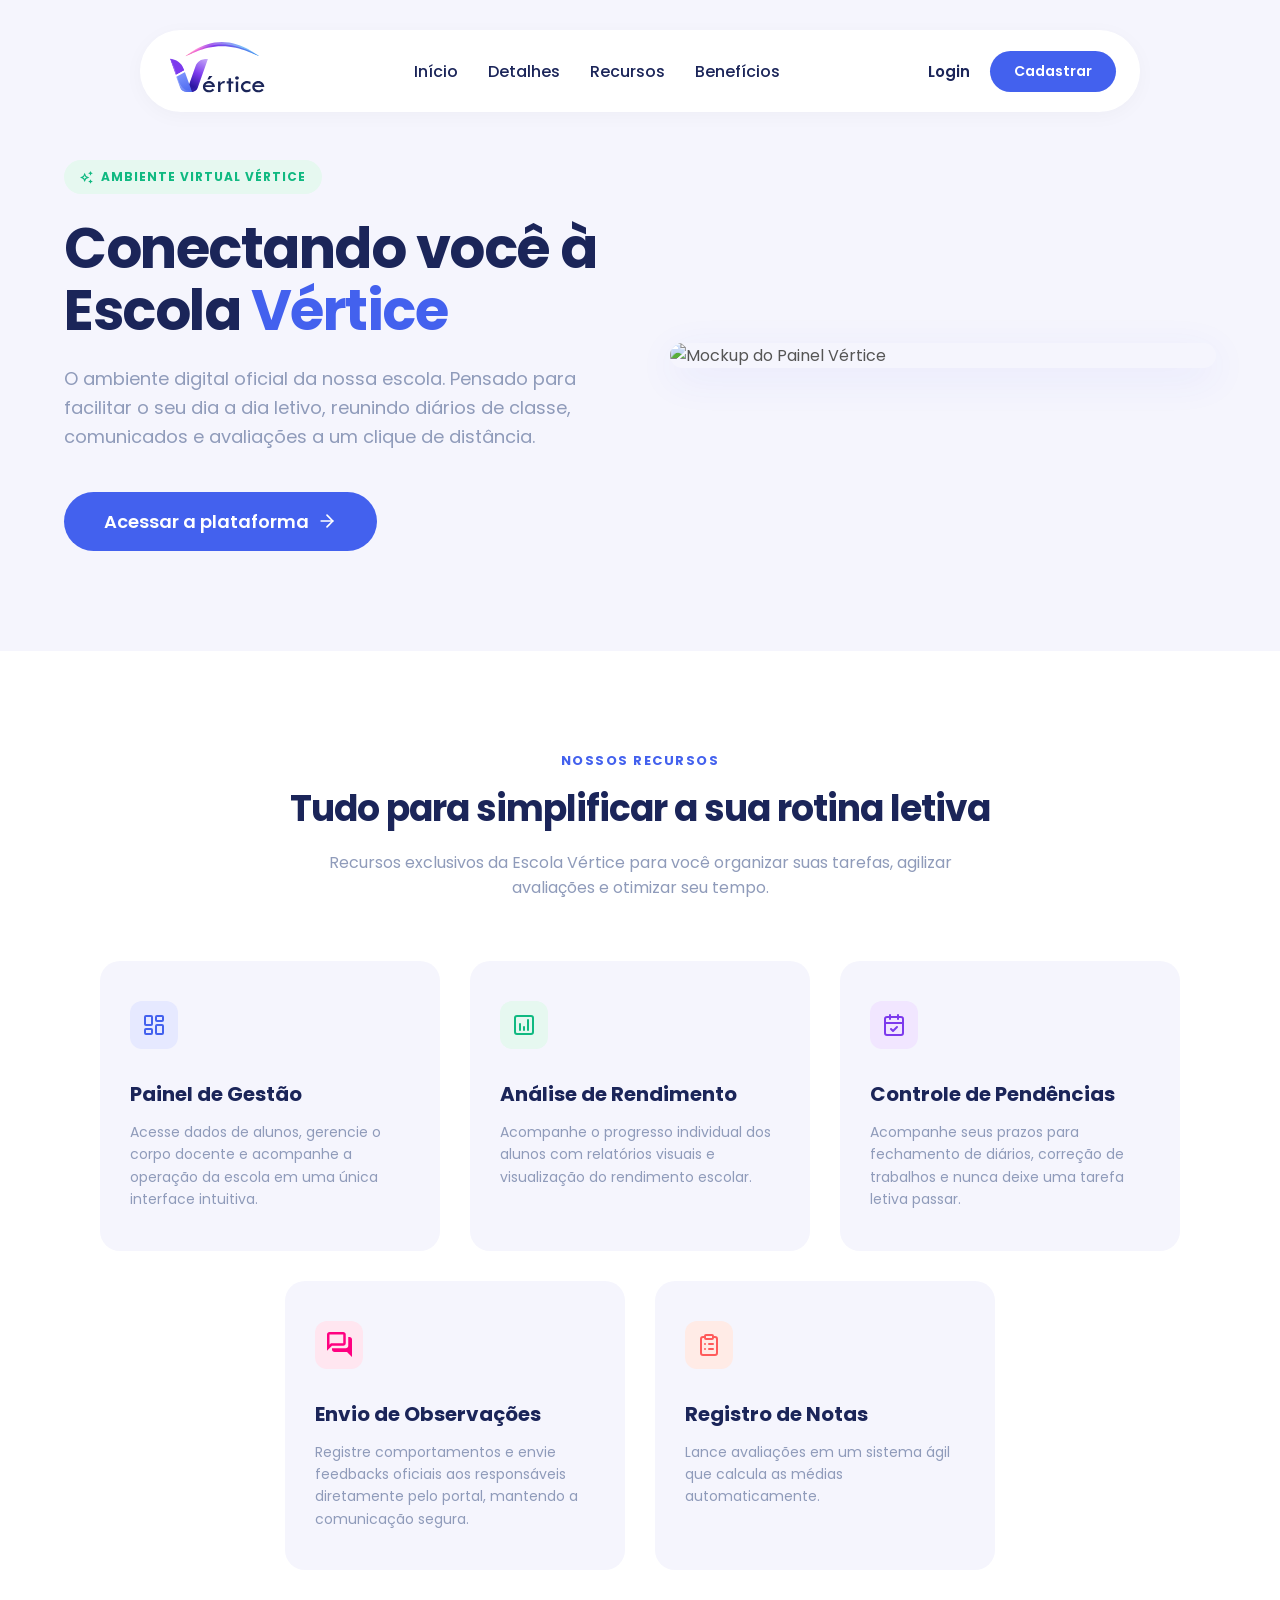
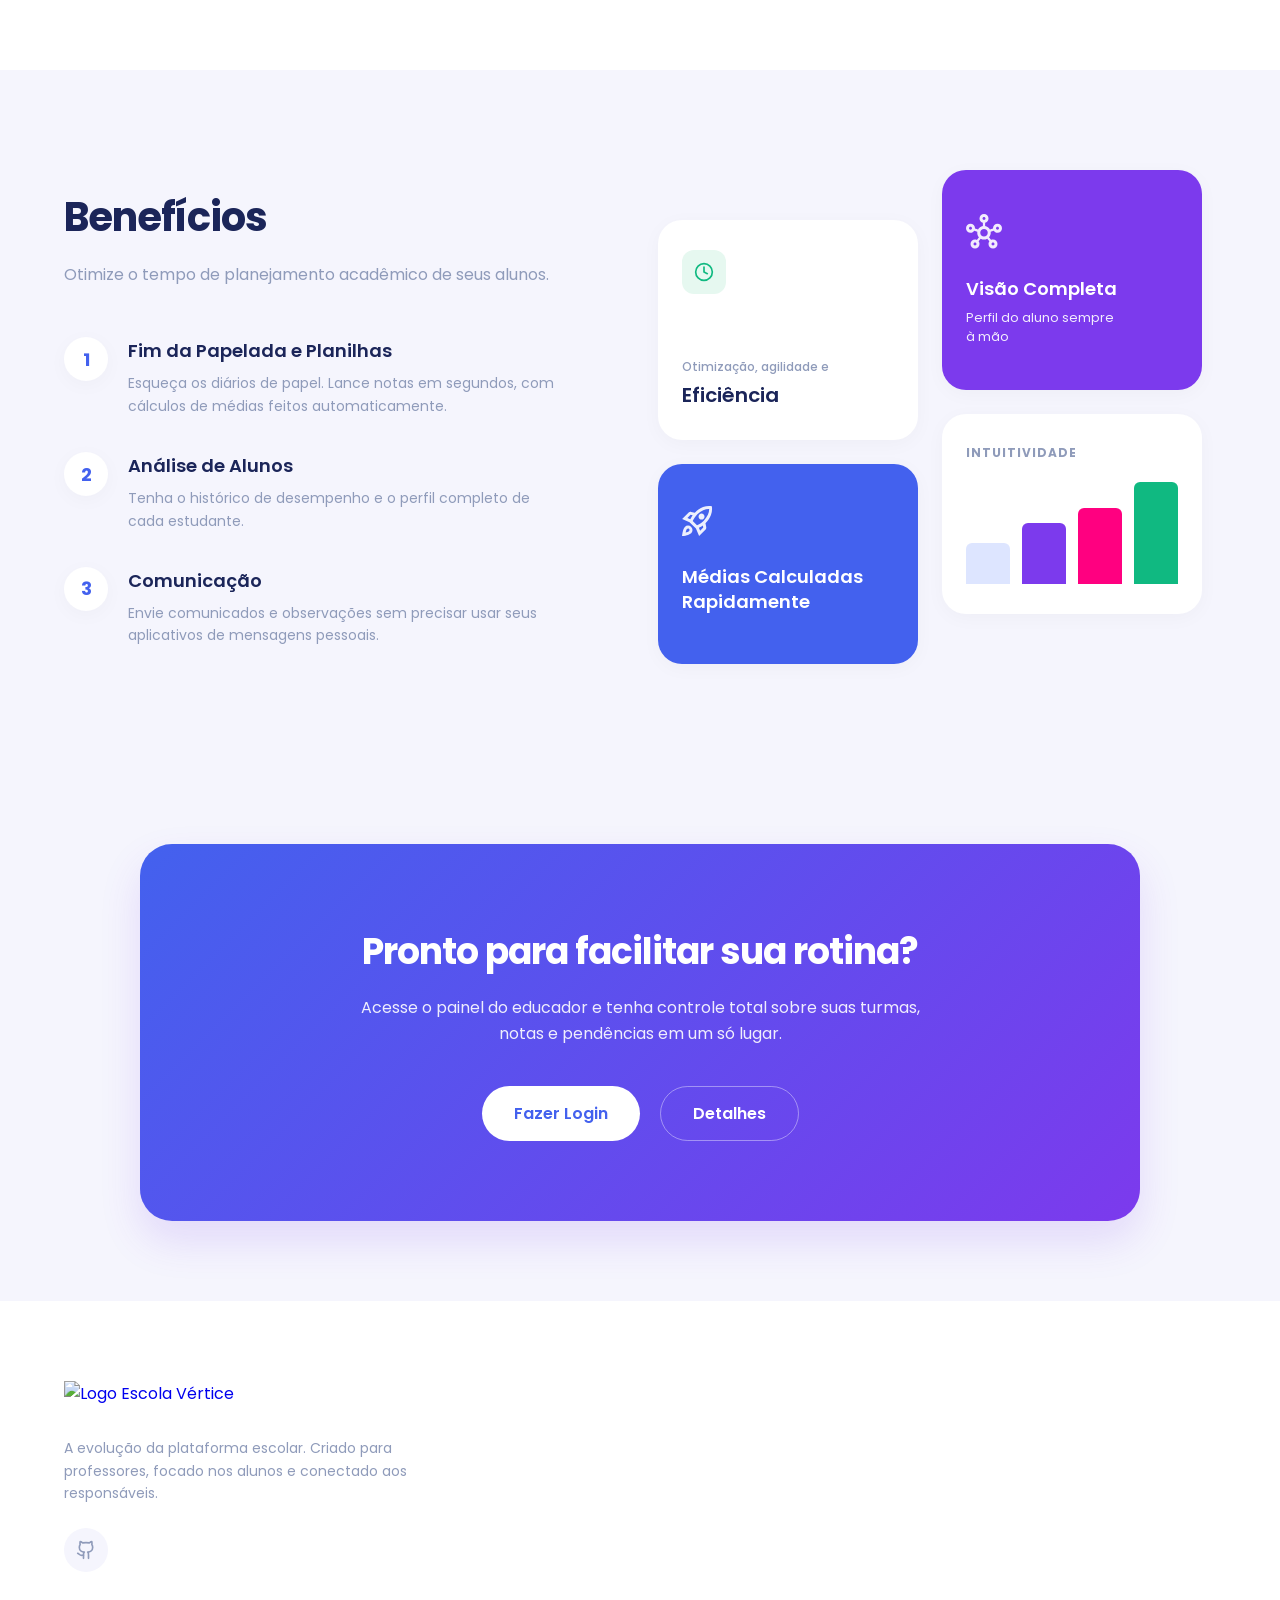
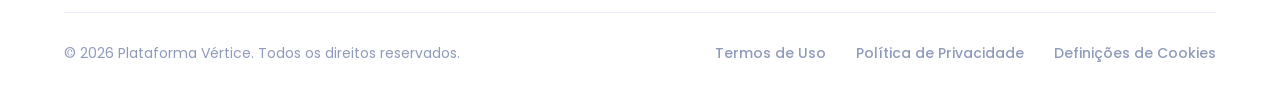
==== src/main/webapp/pages/landing/index.html @ ed95dfdb "feat: integrate landing page" ====
<!DOCTYPE html>
<html lang="pt-BR">
<head>
    <meta charset="UTF-8">
    <meta name="viewport" content="width=device-width, initial-scale=1.0">
    <title>Portal Escola Vértice</title>
    <link rel="stylesheet" href="style.css">
    <link rel="shortcut icon" href="/assets/img/Logo%20-%20Vértice.svg" type="image/x-icon">
</head>
<body>

<header class="navbar">
    <div class="nav-container">

        <a href="#" class="logo">
            <svg xmlns="http://www.w3.org/2000/svg" width="101" height="51" viewBox="0 0 101 51" fill="none">
                <mask id="mask0_1217_584" style="mask-type:alpha" maskUnits="userSpaceOnUse" x="22" y="16" width="23" height="35">
                    <path d="M44.8174 16.7429H42.2769C37.4619 16.7429 33.1938 19.5941 31.7032 23.8066L22.4088 50.0715H28.13C31.0482 50.0715 33.6349 48.3435 34.5383 45.7905L44.8174 16.7429Z" fill="#D9D9D9"/>
                </mask>
                <g mask="url(#mask0_1217_584)">
                    <path d="M43.9043 16.9795H41.3638C36.5488 16.9795 32.2808 19.8307 30.7901 24.0432L21.4957 50.3081H27.2169C30.1351 50.3081 32.7218 48.5801 33.6252 46.027L43.9043 16.9795Z" fill="url(#paint0_linear_1217_584)"/>
                </g>
                <mask id="mask1_1217_584" style="mask-type:alpha" maskUnits="userSpaceOnUse" x="5" y="16" width="24" height="35">
                    <path d="M5.72852 16.7429C12.1432 17.1176 17.6682 21.038 19.6921 26.6509L28.1371 50.0715H22.4159C19.4977 50.0715 16.911 48.3435 16.0076 45.7905L5.72852 16.7429Z" fill="#D9D9D9"/>
                </mask>
                <g mask="url(#mask1_1217_584)">
                    <mask id="mask2_1217_584" style="mask-type:alpha" maskUnits="userSpaceOnUse" x="-1" y="-1" width="22" height="35">
                        <path d="M-0.260742 -0.000732422C6.16642 0.37472 11.7172 4.27028 13.8099 9.87403L20.658 28.2123L11.5332 33.3279L-0.260742 -0.000732422Z" fill="url(#paint1_linear_1217_584)"/>
                    </mask>
                    <g mask="url(#mask2_1217_584)">
                        <path d="M-0.260742 -0.000732422C6.16642 0.37472 11.7172 4.27028 13.8099 9.87403L20.658 28.2123L11.5332 33.3279L-0.260742 -0.000732422Z" fill="url(#paint2_linear_1217_584)"/>
                    </g>
                    <path d="M-0.395996 0.0769043C6.03116 0.452356 11.5819 4.34798 13.6746 9.95172L20.5228 28.2899L17.6526 29.8989L19.4103 28.8657C19.4068 28.8519 19.0213 27.3516 18.6832 26.4176C18.3554 25.5121 17.7137 24.1487 17.7137 24.1487C16.0172 20.1481 10.6225 17.7534 6.90125 17.5205C6.90125 17.5205 8.95942 21.9265 10.0285 24.8337C11.0665 27.6566 12.2586 32.0228 12.4697 32.8044L11.3979 33.4054L-0.395996 0.0769043Z" fill="url(#paint3_linear_1217_584)"/>
                    <path d="M11.9624 35.0347L22.577 29.2991L28.2059 50.1312H23.0589L20.7134 50.0113L18.6937 49.232L17.3907 48.213L16.4786 46.9542L11.9624 35.0347Z" fill="url(#paint4_linear_1217_584)"/>
                </g>
                <mask id="mask3_1217_584" style="mask-type:alpha" maskUnits="userSpaceOnUse" x="0" y="0" width="44" height="51">
                    <mask id="mask4_1217_584" style="mask-type:alpha" maskUnits="userSpaceOnUse" x="22" y="16" width="23" height="35">
                        <path d="M44.8174 16.7427H42.2769C37.4619 16.7427 33.1938 19.5939 31.7032 23.8064L22.4088 50.0713H28.13C31.0482 50.0713 33.6349 48.3432 34.5383 45.7902L44.8174 16.7427Z" fill="#D9D9D9"/>
                    </mask>
                    <g mask="url(#mask4_1217_584)">
                        <path d="M43.9043 16.9792H41.3638C36.5488 16.9792 32.2808 19.8305 30.7901 24.0429L21.4957 50.3078H27.2169C30.1351 50.3078 32.7218 48.5798 33.6252 46.0268L43.9043 16.9792Z" fill="url(#paint5_linear_1217_584)"/>
                    </g>
                    <path d="M0 0C6.42716 0.375452 11.978 4.27102 14.0706 9.87476L20.9188 28.213L11.794 33.3286L0 0Z" fill="url(#paint6_linear_1217_584)"/>
                    <path d="M11.9624 35.0344L22.577 29.2988L28.2059 50.131H23.0589L20.7134 50.0111L18.6937 49.2318L17.3907 48.2128L16.4786 46.9539L11.9624 35.0344Z" fill="url(#paint7_linear_1217_584)"/>
                </mask>
                <g mask="url(#mask3_1217_584)">
                    <path d="M39.7375 32.5262L36.6895 46.3653L30.853 51.821L21.9036 52.4864L15.5484 48.6274L11.7222 34.0564L12.6995 33.4295C14.8027 41.4934 18.6834 48.3896 24.2939 48.3896C27.598 48.3896 31.2344 46.169 33.262 42.648L36.1543 37.0603L39.4054 29.7339L39.7375 32.5262Z" fill="url(#paint8_linear_1217_584)"/>
                </g>
                <mask id="mask5_1217_584" style="mask-type:alpha" maskUnits="userSpaceOnUse" x="21" y="0" width="75" height="15">
                    <path d="M95.3682 14.2795C95.3682 14.6376 78.3291 0.123779 57.8862 0.123779C37.4433 0.123779 21.3379 14.6376 21.3379 14.2795C24.699 14.2795 37.4433 4.31548 57.8862 4.31548C78.3291 4.31548 92.5734 14.3751 95.3682 14.2795Z" fill="url(#paint9_linear_1217_584)"/>
                </mask>
                <g mask="url(#mask5_1217_584)">
                    <path d="M99.7736 16.2324C99.7736 16.6069 80.7947 1.42578 58.0245 1.42578C35.2543 1.42578 17.3154 16.6069 17.3154 16.2324C21.0591 16.2324 35.2543 5.8102 58.0245 5.8102C80.7947 5.8102 96.6605 16.3323 99.7736 16.2324Z" fill="url(#paint10_linear_1217_584)"/>
                    <path d="M95.3682 13.2226C95.3682 13.6075 78.3291 -1.99072 57.8862 -1.99072C37.4433 -1.99072 21.3379 13.6075 21.3379 13.2226C24.699 13.2226 37.4433 2.51415 57.8862 2.51415C78.3291 2.51415 92.5734 13.3253 95.3682 13.2226Z" fill="url(#paint11_linear_1217_584)"/>
                </g>
                <path d="M100.301 45.1184H90.4896C90.7032 46.204 91.1864 46.999 91.9389 47.5034C92.7008 47.9992 93.5277 48.2471 94.4196 48.2471C95.7947 48.2471 96.9468 47.7214 97.8759 46.6699L99.6458 47.9009C98.3172 49.4823 96.538 50.273 94.3081 50.273C92.5986 50.273 91.1678 49.7345 90.0157 48.6574C88.8636 47.5803 88.2876 46.2425 88.2876 44.644C88.2876 43.1481 88.8683 41.853 90.0297 40.7588C91.2003 39.6561 92.6265 39.1047 94.3081 39.1047C95.9619 39.1047 97.3788 39.6646 98.5587 40.7845C99.7387 41.8957 100.319 43.3404 100.301 45.1184ZM90.7404 43.3361H97.7644C96.9839 41.8829 95.8319 41.1563 94.3081 41.1563C92.6451 41.1563 91.4558 41.8829 90.7404 43.3361Z" fill="#1B2559"/>
                <path d="M86.4618 46.7469V49.2985C85.2261 49.9482 84.0275 50.273 82.8662 50.273C81.2774 50.273 79.8838 49.7259 78.6852 48.6317C77.496 47.529 76.9014 46.2553 76.9014 44.8107C76.9014 43.1694 77.496 41.8103 78.6852 40.7332C79.8745 39.6475 81.3657 39.1047 83.1588 39.1047C84.2273 39.1047 85.3283 39.3612 86.4618 39.8741V42.3616C85.2446 41.6436 84.0926 41.2845 83.0055 41.2845C82.0021 41.2845 81.1241 41.6094 80.3715 42.259C79.619 42.9087 79.2427 43.6695 79.2427 44.5414C79.2427 45.5245 79.5957 46.3536 80.3019 47.029C81.008 47.6957 81.872 48.0291 82.894 48.0291C83.9346 48.0291 85.1239 47.6017 86.4618 46.7469Z" fill="#1B2559"/>
                <path d="M71.1182 35.9258C71.1182 35.4642 71.304 35.0667 71.6756 34.7334C72.0473 34.3914 72.4886 34.2205 72.9996 34.2205C73.5013 34.2205 73.9333 34.3914 74.2957 34.7334C74.6673 35.0667 74.8531 35.4642 74.8531 35.9258C74.8531 36.396 74.6673 36.7978 74.2957 37.1311C73.9333 37.4645 73.5013 37.6312 72.9996 37.6312C72.4886 37.6312 72.0473 37.4645 71.6756 37.1311C71.304 36.7978 71.1182 36.396 71.1182 35.9258ZM71.801 39.4007H74.1981V49.9791H71.801V39.4007Z" fill="#1B2559"/>
                <path d="M64.5958 36.321H67.0208V39.3984H69.4178V41.4372H67.0208V49.9769H64.5958V41.4372H62.6865V39.3728H64.5958V36.321Z" fill="#1B2559"/>
                <path d="M56.4151 39.3997V41.5795C56.954 40.7075 57.4789 40.0792 57.9899 39.6946C58.5102 39.3013 59.1838 39.1047 60.0107 39.1047C60.243 39.1047 60.5774 39.156 61.0141 39.2586L60.2755 41.4897C59.8109 41.4042 59.5043 41.3615 59.3557 41.3615C58.5381 41.3615 57.8505 41.6265 57.2931 42.1565C56.7449 42.6779 56.4708 43.3318 56.4708 44.1183V49.9781H54.0459V39.3997H56.4151Z" fill="#1B2559"/>
                <path d="M50.9385 45.1193H41.1272C41.3409 46.205 41.8241 47 42.5766 47.5043C43.3385 48.0001 44.1654 48.248 45.0573 48.248C46.4324 48.248 47.5845 47.7223 48.5136 46.6709L50.2835 47.9018C48.9549 49.4832 47.1757 50.2739 44.9458 50.2739C43.2363 50.2739 41.8055 49.7354 40.6534 48.6583C39.5013 47.5812 38.9253 46.2434 38.9253 44.6449C38.9253 43.149 39.506 41.8539 40.6673 40.7597C41.838 39.657 43.2642 39.1057 44.9458 39.1057C46.5996 39.1057 48.0165 39.6656 49.1964 40.7854C50.3764 41.8967 50.9571 43.3413 50.9385 45.1193ZM41.3781 43.337H48.4021C47.6216 41.8838 46.4695 41.1572 44.9458 41.1572C43.2828 41.1572 42.0935 41.8838 41.3781 43.337ZM43.3431 37.4516L45.1967 33.887H48.4857L45.4057 37.4516H43.3431Z" fill="#1B2559"/>
                <defs>
                    <linearGradient id="paint0_linear_1217_584" x1="49.2504" y1="5.53028" x2="18.9897" y2="61.387" gradientUnits="userSpaceOnUse">
                        <stop stop-color="white"/>
                        <stop offset="0.474208" stop-color="#7C3AED"/>
                        <stop offset="0.688674" stop-color="#2C18A3"/>
                    </linearGradient>
                    <linearGradient id="paint1_linear_1217_584" x1="10.1986" y1="-0.000732713" x2="-5.99272" y2="31.0279" gradientUnits="userSpaceOnUse">
                        <stop stop-color="#4361EE"/>
                        <stop offset="1" stop-color="#7C3AED"/>
                    </linearGradient>
                    <linearGradient id="paint2_linear_1217_584" x1="10.1986" y1="-0.000732713" x2="-5.99272" y2="31.0279" gradientUnits="userSpaceOnUse">
                        <stop offset="1" stop-color="#7C3AED"/>
                    </linearGradient>
                    <linearGradient id="paint3_linear_1217_584" x1="-24.1112" y1="30.3483" x2="5.30444" y2="10.6472" gradientUnits="userSpaceOnUse">
                        <stop offset="0.422047" stop-color="white"/>
                        <stop offset="1" stop-color="white" stop-opacity="0"/>
                    </linearGradient>
                    <linearGradient id="paint4_linear_1217_584" x1="12.9604" y1="31.9683" x2="22.8868" y2="54.964" gradientUnits="userSpaceOnUse">
                        <stop stop-color="#7F96FD"/>
                        <stop offset="1" stop-color="#4361EE"/>
                    </linearGradient>
                    <linearGradient id="paint5_linear_1217_584" x1="49.2504" y1="5.53004" x2="18.9897" y2="61.3867" gradientUnits="userSpaceOnUse">
                        <stop stop-color="white"/>
                        <stop offset="0.474208" stop-color="#7C3AED"/>
                        <stop offset="0.688674" stop-color="#2C18A3"/>
                    </linearGradient>
                    <linearGradient id="paint6_linear_1217_584" x1="10.4594" y1="-2.91553e-07" x2="-5.73198" y2="31.0287" gradientUnits="userSpaceOnUse">
                        <stop stop-color="#4361EE"/>
                        <stop offset="1" stop-color="#7C3AED"/>
                    </linearGradient>
                    <linearGradient id="paint7_linear_1217_584" x1="12.9604" y1="31.9681" x2="22.8868" y2="54.9638" gradientUnits="userSpaceOnUse">
                        <stop stop-color="#7F96FD"/>
                        <stop offset="1" stop-color="#4361EE"/>
                    </linearGradient>
                    <linearGradient id="paint8_linear_1217_584" x1="28.0753" y1="51.8266" x2="11.1542" y2="36.1013" gradientUnits="userSpaceOnUse">
                        <stop stop-color="white" stop-opacity="0"/>
                        <stop offset="1" stop-color="white" stop-opacity="0.4"/>
                    </linearGradient>
                    <linearGradient id="paint9_linear_1217_584" x1="21.3379" y1="7.2049" x2="95.3682" y2="7.2049" gradientUnits="userSpaceOnUse">
                        <stop offset="0.0384615" stop-color="#FF5B5B"/>
                        <stop offset="0.625" stop-color="#FF0080"/>
                        <stop offset="0.75" stop-color="#FF1777"/>
                        <stop offset="1" stop-color="#FF0080"/>
                    </linearGradient>
                    <linearGradient id="paint10_linear_1217_584" x1="10.8084" y1="16.2392" x2="99.231" y2="4.68163" gradientUnits="userSpaceOnUse">
                        <stop offset="0.125" stop-color="#F980BF"/>
                        <stop offset="0.274038" stop-color="#E962DA"/>
                        <stop offset="0.456731" stop-color="#7C3AED"/>
                        <stop offset="1" stop-color="#43AAEE"/>
                    </linearGradient>
                    <linearGradient id="paint11_linear_1217_584" x1="20.2365" y1="13.2296" x2="95.0729" y2="3.40256" gradientUnits="userSpaceOnUse">
                        <stop stop-color="#FFBCAA"/>
                        <stop offset="0.168269" stop-color="#FF93DB"/>
                        <stop offset="0.341346" stop-color="#AA5DED"/>
                        <stop offset="0.788462" stop-color="#7CBFFA"/>
                    </linearGradient>
                </defs>
            </svg>
        </a>

        <nav class="nav-links">
            <a href="#hero">Início</a>
            <a href="/AI/hero.html" target="_blank">Detalhes</a>
            <a href="#recursos">Recursos</a>
            <a href="#beneficios">Benefícios</a>
        </nav>

        <div class="nav-actions">
            <a href="/index.jsp" class="login-link">Login</a>
            <a href="/pages/students/signupCpf.jsp" class="btn btn-primary btn-nav">Cadastrar</a>
        </div>

    </div>
</header>

<main class="hero-section" id="hero">
    <div class="hero-container">

        <div class="hero-content">

            <div class="badge">
                <svg xmlns="http://www.w3.org/2000/svg" width="13" height="13" viewBox="0 0 13 13" fill="none">
                    <path d="M10.5 4.66667L9.77083 3.0625L8.16667 2.33333L9.77083 1.60417L10.5 0L11.2292 1.60417L12.8333 2.33333L11.2292 3.0625L10.5 4.66667ZM10.5 12.8333L9.77083 11.2292L8.16667 10.5L9.77083 9.77083L10.5 8.16667L11.2292 9.77083L12.8333 10.5L11.2292 11.2292L10.5 12.8333ZM4.66667 11.0833L3.20833 7.875L0 6.41667L3.20833 4.95833L4.66667 1.75L6.125 4.95833L9.33333 6.41667L6.125 7.875L4.66667 11.0833ZM4.66667 8.25417L5.25 7L6.50417 6.41667L5.25 5.83333L4.66667 4.57917L4.08333 5.83333L2.82917 6.41667L4.08333 7L4.66667 8.25417Z" fill="#10B981"/>
                </svg>
                AMBIENTE VIRTUAL VÉRTICE
            </div>

            <h1 class="hero-title">
                Conectando você à Escola <span class="text-highlight">Vértice</span>
            </h1>

            <p class="hero-subtitle">
                O ambiente digital oficial da nossa escola. Pensado para facilitar o seu dia a dia letivo, reunindo diários de classe, comunicados e avaliações a um clique de distância.
            </p>

            <div class="hero-buttons">
                <a href="/index.jsp" class="btn btn-primary btn-large">
                    Acessar a plataforma
                    <svg xmlns="http://www.w3.org/2000/svg" width="20" height="20" viewBox="0 0 24 24" fill="none" stroke="currentColor" stroke-width="2" stroke-linecap="round" stroke-linejoin="round"><path d="M5 12h14"/><path d="m12 5 7 7-7 7"/></svg>
                </a>

            </div>
        </div>

        <div class="hero-image-wrapper">
            <img src="/assets/img/site-mockup.svg" alt="Mockup do Painel Vértice" class="dashboard-mockup">
        </div>

    </div>
</main>

<section class="features-section" id="recursos">
    <div class="features-container">

        <div class="features-header">
            <span class="section-eyebrow">NOSSOS RECURSOS</span>
            <h2 class="section-title">Tudo para simplificar a sua rotina letiva</h2>
            <p class="section-subtitle">
                Recursos exclusivos da Escola Vértice para você organizar suas tarefas, agilizar avaliações e otimizar seu tempo.
            </p>
        </div>

        <div class="features-grid">

            <div class="feature-card">
                <div class="icon-wrapper icon-blue">
                    <svg xmlns="http://www.w3.org/2000/svg" width="24" height="24" viewBox="0 0 24 24" fill="none" stroke="currentColor" stroke-width="2" stroke-linecap="round" stroke-linejoin="round"><rect width="7" height="9" x="3" y="3" rx="1"/><rect width="7" height="5" x="14" y="3" rx="1"/><rect width="7" height="9" x="14" y="12" rx="1"/><rect width="7" height="5" x="3" y="16" rx="1"/></svg>
                </div>
                <h3 class="feature-card-title">Painel de Gestão</h3>
                <p class="feature-card-desc">
                    Acesse dados de alunos, gerencie o corpo docente e acompanhe a operação da escola em uma única interface intuitiva.
                </p>
            </div>

            <div class="feature-card">
                <div class="icon-wrapper icon-green">
                    <svg xmlns="http://www.w3.org/2000/svg" width="24" height="24" viewBox="0 0 24 24" fill="none" stroke="currentColor" stroke-width="2" stroke-linecap="round" stroke-linejoin="round"><rect width="18" height="18" x="3" y="3" rx="2"/><path d="M8 17V11"/><path d="M12 17v-3"/><path d="M16 17V7"/></svg>
                </div>
                <h3 class="feature-card-title">Análise de Rendimento</h3>
                <p class="feature-card-desc">
                    Acompanhe o progresso individual dos alunos com relatórios visuais e visualização do rendimento escolar.
                </p>
            </div>

            <div class="feature-card">
                <div class="icon-wrapper icon-purple">
                    <svg xmlns="http://www.w3.org/2000/svg" width="24" height="24" viewBox="0 0 24 24" fill="none" stroke="currentColor" stroke-width="2" stroke-linecap="round" stroke-linejoin="round"><rect width="18" height="18" x="3" y="4" rx="2" ry="2"/><line x1="16" x2="16" y1="2" y2="6"/><line x1="8" x2="8" y1="2" y2="6"/><line x1="3" x2="21" y1="10" y2="10"/><path d="m9 16 2 2 4-4"/></svg>
                </div>
                <h3 class="feature-card-title">Controle de Pendências</h3>
                <p class="feature-card-desc">
                    Acompanhe seus prazos para fechamento de diários, correção de trabalhos e nunca deixe uma tarefa letiva passar.
                </p>
            </div>

            <div class="feature-card">
                <div class="icon-wrapper icon-pink">
                    <svg xmlns="http://www.w3.org/2000/svg" width="25" height="25" viewBox="0 0 25 25" fill="none">
                        <path d="M25 25L20 20H7.5C6.8125 20 6.22396 19.7552 5.73438 19.2656C5.24479 18.776 5 18.1875 5 17.5V16.25H18.75C19.4375 16.25 20.026 16.0052 20.5156 15.5156C21.0052 15.026 21.25 14.4375 21.25 13.75V5H22.5C23.1875 5 23.776 5.24479 24.2656 5.73438C24.7552 6.22396 25 6.8125 25 7.5V25V25M2.5 12.7188L3.96875 11.25H16.25V11.25V11.25V2.5V2.5V2.5H2.5V2.5V2.5V12.7188V12.7188M0 18.75V2.5C0 1.8125 0.244792 1.22396 0.734375 0.734375C1.22396 0.244792 1.8125 0 2.5 0H16.25C16.9375 0 17.526 0.244792 18.0156 0.734375C18.5052 1.22396 18.75 1.8125 18.75 2.5V11.25C18.75 11.9375 18.5052 12.526 18.0156 13.0156C17.526 13.5052 16.9375 13.75 16.25 13.75H5L0 18.75V18.75M2.5 11.25V2.5V2.5V2.5V2.5V2.5V2.5V11.25V11.25V11.25V11.25V11.25V11.25" fill="#FF0080"/>
                    </svg>
                </div>
                <h3 class="feature-card-title">Envio de Observações</h3>
                <p class="feature-card-desc">
                    Registre comportamentos e envie feedbacks oficiais aos responsáveis diretamente pelo portal, mantendo a comunicação segura.
                </p>
            </div>

            <div class="feature-card">
                <div class="icon-wrapper icon-orange">
                    <svg xmlns="http://www.w3.org/2000/svg" width="24" height="24" viewBox="0 0 24 24" fill="none" stroke="currentColor" stroke-width="2" stroke-linecap="round" stroke-linejoin="round"><path d="M16 4h2a2 2 0 0 1 2 2v14a2 2 0 0 1-2 2H6a2 2 0 0 1-2-2V6a2 2 0 0 1 2-2h2"/><path d="M15 2H9a1 1 0 0 0-1 1v2a1 1 0 0 0 1 1h6a1 1 0 0 0 1-1V3a1 1 0 0 0-1-1Z"/><path d="M12 11h4"/><path d="M12 16h4"/><path d="M8 11h.01"/><path d="M8 16h.01"/></svg>
                </div>
                <h3 class="feature-card-title">Registro de Notas</h3>
                <p class="feature-card-desc">
                    Lance avaliações em um sistema ágil que calcula as médias automaticamente.
                </p>
            </div>

        </div>
    </div>
</section>

<section class="benefits-section" id="beneficios">
    <div class="benefits-container">
        <div class="benefits-content">
            <h2 class="benefits-title">Benefícios</h2>
            <p class="benefits-subtitle">Otimize o tempo de planejamento acadêmico de seus alunos.</p>
            <div class="benefits-list">
                <div class="benefit-item">
                    <div class="benefit-number">1</div>
                    <div class="benefit-info">
                        <h4>Fim da Papelada e Planilhas</h4>
                        <p>Esqueça os diários de papel. Lance notas em segundos, com cálculos de médias feitos automaticamente.</p>
                    </div>
                </div>
                <div class="benefit-item">
                    <div class="benefit-number">2</div>
                    <div class="benefit-info">
                        <h4>Análise de Alunos</h4>
                        <p>Tenha o histórico de desempenho e o perfil completo de cada estudante.</p>
                    </div>
                </div>
                <div class="benefit-item">
                    <div class="benefit-number">3</div>
                    <div class="benefit-info">
                        <h4>Comunicação</h4>
                        <p>Envie comunicados e observações sem precisar usar seus aplicativos de mensagens pessoais.</p>
                    </div>
                </div>
            </div>
        </div>

        <div class="benefits-visuals">

            <div class="card-column card-left">

                <div class="card-card card-white card-efficiency">
                    <div class="icon-box icon-green-light">
                        <svg xmlns="http://www.w3.org/2000/svg" width="20" height="20" viewBox="0 0 24 24" fill="none" stroke="currentColor" stroke-width="2" stroke-linecap="round" stroke-linejoin="round"><circle cx="12" cy="12" r="10"/><polyline points="12 6 12 12 16 14"/></svg>
                    </div>
                    <div class="card-text-bottom">
                        <span class="card-label">Otimização, agilidade e</span>
                        <h3 class="card-value">Eficiência</h3>
                    </div>
                </div>

                <div class="card-card card-blue">
                    <div class="icon-box-transparent">
                        <svg xmlns="http://www.w3.org/2000/svg" width="31" height="31" viewBox="0 0 31 31" fill="none">
                            <path d="M5.4 11.9933L8.325 13.2308C8.675 12.5308 9.0375 11.8558 9.4125 11.2058C9.7875 10.5558 10.2 9.90585 10.65 9.25585L8.55 8.84335V8.84335V8.84335L5.4 11.9933V11.9933M10.725 15.1058L15 19.3433C16.05 18.9433 17.175 18.3308 18.375 17.5058C19.575 16.6808 20.7 15.7433 21.75 14.6933C23.5 12.9433 24.8688 10.9996 25.8563 8.8621C26.8438 6.7246 27.275 4.75585 27.15 2.95585C25.35 2.83085 23.375 3.2621 21.225 4.2496C19.075 5.2371 17.125 6.60585 15.375 8.35585C14.325 9.40585 13.3875 10.5308 12.5625 11.7308C11.7375 12.9308 11.125 14.0558 10.725 15.1058V15.1058M17.4 12.6683C16.825 12.0933 16.5375 11.3871 16.5375 10.5496C16.5375 9.7121 16.825 9.00585 17.4 8.43085C17.975 7.85585 18.6875 7.56835 19.5375 7.56835C20.3875 7.56835 21.1 7.85585 21.675 8.43085C22.25 9.00585 22.5375 9.7121 22.5375 10.5496C22.5375 11.3871 22.25 12.0933 21.675 12.6683C21.1 13.2433 20.3875 13.5308 19.5375 13.5308C18.6875 13.5308 17.975 13.2433 17.4 12.6683V12.6683M18.1125 24.7058L21.2625 21.5558V21.5558V21.5558L20.85 19.4558C20.2 19.9058 19.55 20.3121 18.9 20.6746C18.25 21.0371 17.575 21.3933 16.875 21.7433L18.1125 24.7058V24.7058M29.85 0.218347C30.325 3.24335 30.0312 6.1871 28.9688 9.0496C27.9062 11.9121 26.075 14.6433 23.475 17.2433V17.2433V17.2433L24.225 20.9558C24.325 21.4558 24.3 21.9433 24.15 22.4183C24 22.8933 23.75 23.3058 23.4 23.6558L17.1 29.9558L13.95 22.5683L7.5375 16.1558L0.15 13.0058L6.4125 6.70585C6.7625 6.35585 7.18125 6.10585 7.66875 5.95585C8.15625 5.80585 8.65 5.78085 9.15 5.88085L12.8625 6.63085V6.63085V6.63085C15.4625 4.03085 18.1875 2.19335 21.0375 1.11835C23.8875 0.0433468 26.825 -0.256653 29.85 0.218347V0.218347M2.8125 20.9183C3.6875 20.0433 4.75625 19.5996 6.01875 19.5871C7.28125 19.5746 8.35 20.0058 9.225 20.8808C10.1 21.7558 10.5313 22.8246 10.5188 24.0871C10.5063 25.3496 10.0625 26.4183 9.1875 27.2933C8.5625 27.9183 7.51875 28.4558 6.05625 28.9058C4.59375 29.3558 2.575 29.7558 0 30.1058C0.35 27.5308 0.75 25.5121 1.2 24.0496C1.65 22.5871 2.1875 21.5433 2.8125 20.9183V20.9183M4.95 23.0183C4.7 23.2683 4.45 23.7246 4.2 24.3871C3.95 25.0496 3.775 25.7183 3.675 26.3933C4.35 26.2933 5.01875 26.1246 5.68125 25.8871C6.34375 25.6496 6.8 25.4058 7.05 25.1558C7.35 24.8558 7.5125 24.4933 7.5375 24.0683C7.5625 23.6433 7.425 23.2808 7.125 22.9808C6.825 22.6808 6.4625 22.5371 6.0375 22.5496C5.6125 22.5621 5.25 22.7183 4.95 23.0183V23.0183" fill="white"/>
                        </svg>
                    </div>
                    <h3 class="card-value">Médias Calculadas<br>Rapidamente</h3>
                </div>

            </div>

            <div class="card-column card-right">

                <div class="card-card card-purple">
                    <div class="icon-box-transparent">
                        <svg xmlns="http://www.w3.org/2000/svg" width="36" height="35" viewBox="0 0 36 35" fill="none">
                            <path d="M9 34.5C7.75 34.5 6.6875 34.0625 5.8125 33.1875C4.9375 32.3125 4.5 31.25 4.5 30C4.5 28.75 4.9375 27.6875 5.8125 26.8125C6.6875 25.9375 7.75 25.5 9 25.5C9.35 25.5 9.675 25.5375 9.975 25.6125C10.275 25.6875 10.5625 25.7875 10.8375 25.9125L12.975 23.25C12.275 22.475 11.7875 21.6 11.5125 20.625C11.2375 19.65 11.175 18.675 11.325 17.7L8.2875 16.6875C7.8625 17.3125 7.325 17.8125 6.675 18.1875C6.025 18.5625 5.3 18.75 4.5 18.75C3.25 18.75 2.1875 18.3125 1.3125 17.4375C0.4375 16.5625 0 15.5 0 14.25C0 13 0.4375 11.9375 1.3125 11.0625C2.1875 10.1875 3.25 9.75 4.5 9.75C5.75 9.75 6.8125 10.1875 7.6875 11.0625C8.5625 11.9375 9 13 9 14.25C9 14.3 9 14.35 9 14.4C9 14.45 9 14.5 9 14.55L12.0375 15.6C12.5375 14.7 13.2062 13.9375 14.0437 13.3125C14.8812 12.6875 15.825 12.2875 16.875 12.1125V8.85C15.9 8.575 15.0938 8.04375 14.4563 7.25625C13.8188 6.46875 13.5 5.55 13.5 4.5C13.5 3.25 13.9375 2.1875 14.8125 1.3125C15.6875 0.4375 16.75 0 18 0C19.25 0 20.3125 0.4375 21.1875 1.3125C22.0625 2.1875 22.5 3.25 22.5 4.5C22.5 5.55 22.175 6.46875 21.525 7.25625C20.875 8.04375 20.075 8.575 19.125 8.85V12.1125C20.175 12.2875 21.1187 12.6875 21.9562 13.3125C22.7937 13.9375 23.4625 14.7 23.9625 15.6L27 14.55C27 14.5 27 14.45 27 14.4C27 14.35 27 14.3 27 14.25C27 13 27.4375 11.9375 28.3125 11.0625C29.1875 10.1875 30.25 9.75 31.5 9.75C32.75 9.75 33.8125 10.1875 34.6875 11.0625C35.5625 11.9375 36 13 36 14.25C36 15.5 35.5625 16.5625 34.6875 17.4375C33.8125 18.3125 32.75 18.75 31.5 18.75C30.7 18.75 29.9687 18.5625 29.3062 18.1875C28.6437 17.8125 28.1125 17.3125 27.7125 16.6875L24.675 17.7C24.825 18.675 24.7625 19.6438 24.4875 20.6063C24.2125 21.5688 23.725 22.45 23.025 23.25L25.1625 25.875C25.4375 25.75 25.725 25.6562 26.025 25.5938C26.325 25.5312 26.65 25.5 27 25.5C28.25 25.5 29.3125 25.9375 30.1875 26.8125C31.0625 27.6875 31.5 28.75 31.5 30C31.5 31.25 31.0625 32.3125 30.1875 33.1875C29.3125 34.0625 28.25 34.5 27 34.5C25.75 34.5 24.6875 34.0625 23.8125 33.1875C22.9375 32.3125 22.5 31.25 22.5 30C22.5 29.5 22.5812 29.0187 22.7437 28.5562C22.9062 28.0937 23.125 27.675 23.4 27.3L21.2625 24.6375C20.2375 25.2125 19.1438 25.5 17.9813 25.5C16.8188 25.5 15.725 25.2125 14.7 24.6375L12.6 27.3C12.875 27.675 13.0938 28.0937 13.2563 28.5562C13.4188 29.0187 13.5 29.5 13.5 30C13.5 31.25 13.0625 32.3125 12.1875 33.1875C11.3125 34.0625 10.25 34.5 9 34.5V34.5M4.5 15.75C4.925 15.75 5.28125 15.6063 5.56875 15.3188C5.85625 15.0313 6 14.675 6 14.25C6 13.825 5.85625 13.4687 5.56875 13.1812C5.28125 12.8937 4.925 12.75 4.5 12.75C4.075 12.75 3.71875 12.8937 3.43125 13.1812C3.14375 13.4687 3 13.825 3 14.25C3 14.675 3.14375 15.0313 3.43125 15.3188C3.71875 15.6063 4.075 15.75 4.5 15.75V15.75M9 31.5C9.425 31.5 9.78125 31.3563 10.0688 31.0688C10.3563 30.7813 10.5 30.425 10.5 30C10.5 29.575 10.3563 29.2187 10.0688 28.9312C9.78125 28.6437 9.425 28.5 9 28.5C8.575 28.5 8.21875 28.6437 7.93125 28.9312C7.64375 29.2187 7.5 29.575 7.5 30C7.5 30.425 7.64375 30.7813 7.93125 31.0688C8.21875 31.3563 8.575 31.5 9 31.5V31.5M18 6C18.425 6 18.7813 5.85625 19.0688 5.56875C19.3563 5.28125 19.5 4.925 19.5 4.5C19.5 4.075 19.3563 3.71875 19.0688 3.43125C18.7813 3.14375 18.425 3 18 3C17.575 3 17.2187 3.14375 16.9312 3.43125C16.6437 3.71875 16.5 4.075 16.5 4.5C16.5 4.925 16.6437 5.28125 16.9312 5.56875C17.2187 5.85625 17.575 6 18 6V6M18 22.5C19.05 22.5 19.9375 22.1375 20.6625 21.4125C21.3875 20.6875 21.75 19.8 21.75 18.75C21.75 17.7 21.3875 16.8125 20.6625 16.0875C19.9375 15.3625 19.05 15 18 15C16.95 15 16.0625 15.3625 15.3375 16.0875C14.6125 16.8125 14.25 17.7 14.25 18.75C14.25 19.8 14.6125 20.6875 15.3375 21.4125C16.0625 22.1375 16.95 22.5 18 22.5V22.5M27 31.5C27.425 31.5 27.7813 31.3563 28.0688 31.0688C28.3563 30.7813 28.5 30.425 28.5 30C28.5 29.575 28.3563 29.2187 28.0688 28.9312C27.7813 28.6437 27.425 28.5 27 28.5C26.575 28.5 26.2187 28.6437 25.9312 28.9312C25.6437 29.2187 25.5 29.575 25.5 30C25.5 30.425 25.6437 30.7813 25.9312 31.0688C26.2187 31.3563 26.575 31.5 27 31.5V31.5M31.5 15.75C31.925 15.75 32.2812 15.6063 32.5687 15.3188C32.8562 15.0313 33 14.675 33 14.25C33 13.825 32.8562 13.4687 32.5687 13.1812C32.2812 12.8937 31.925 12.75 31.5 12.75C31.075 12.75 30.7187 12.8937 30.4312 13.1812C30.1437 13.4687 30 13.825 30 14.25C30 14.675 30.1437 15.0313 30.4312 15.3188C30.7187 15.6063 31.075 15.75 31.5 15.75V15.75M18 4.5V4.5V4.5V4.5V4.5V4.5V4.5V4.5V4.5V4.5M4.5 14.25V14.25V14.25V14.25V14.25V14.25V14.25V14.25V14.25V14.25M18 18.75V18.75V18.75V18.75V18.75V18.75V18.75V18.75V18.75V18.75M31.5 14.25V14.25V14.25V14.25V14.25V14.25V14.25V14.25V14.25V14.25M9 30V30V30V30V30V30V30V30V30V30M27 30V30V30V30V30V30V30V30V30V30" fill="white"/>
                        </svg>
                    </div>
                    <h3 class="card-value">Visão Completa</h3>
                    <p class="card-desc">Perfil do aluno sempre<br>à mão</p>
                </div>

                <div class="card-card card-white card-chart">
                    <span class="card-label-top">INTUITIVIDADE</span>
                    <div class="chart-bars">
                        <div class="bar bar-1"></div>
                        <div class="bar bar-2"></div>
                        <div class="bar bar-3"></div>
                        <div class="bar bar-4"></div>
                    </div>
                </div>

            </div>
        </div>

    </div>
</section>

<section class="cta-section">
    <div class="cta-container">

        <h2 class="cta-title">Pronto para facilitar sua rotina?</h2>

        <p class="cta-subtitle">
            Acesse o painel do educador e tenha controle total sobre suas turmas, notas e pendências em um só lugar.
        </p>

        <div class="cta-buttons">
            <a href="/index.jsp" class="btn btn-white">Fazer Login</a>
            <a href="/pages/chatbot/chatbot.jsp" class="btn btn-outline">Detalhes</a>
        </div>

    </div>
</section>

<footer class="footer-section">
    <div class="footer-container">

        <div class="footer-top">
            <a href="#" class="footer-logo">
                <img src="/assets/img/Logo%20-%20Vértice.svg" alt="Logo Escola Vértice">
            </a>
            <p class="footer-description">
                A evolução da plataforma escolar. Criado para professores, focado nos alunos e conectado aos responsáveis.
            </p>

            <div class="footer-socials">
                <a href="https://github.com/TrabalhoDEV" target="_blank" class="social-icon" aria-label="GitHub">
                    <svg xmlns="http://www.w3.org/2000/svg" width="20" height="20" viewBox="0 0 24 24" fill="none" stroke="currentColor" stroke-width="2" stroke-linecap="round" stroke-linejoin="round"><path d="M15 22v-4a4.8 4.8 0 0 0-1-3.5c3 0 6-2 6-5.5.08-1.25-.27-2.48-1-3.5.28-1.15.28-2.35 0-3.5 0 0-1 0-3 1.5-2.64-.5-5.36-.5-8 0C6 2 5 2 5 2c-.3 1.15-.3 2.35 0 3.5A5.403 5.403 0 0 0 4 9c0 3.5 3 5.5 6 5.5-.39.49-.68 1.05-.85 1.65-.17.6-.22 1.23-.15 1.85v4"/><path d="M9 18c-4.51 2-5-2-7-2"/></svg>
                </a>
            </div>
        </div>
        <div class="footer-divider"></div>
        <div class="footer-bottom">
            <p class="copyright">© 2026 Plataforma Vértice. Todos os direitos reservados.</p>
            <div class="footer-links">
                <a href="//">Termos de Uso</a>
                <a href="//">Política de Privacidade</a>
                <a href="//">Definições de Cookies</a>
            </div>
        </div>
    </div>
</footer>

</body>
</html>
---- src/main/webapp/pages/landing/style.css ----
@import url('https://fonts.googleapis.com/css2?family=Poppins:wght@400;500;600;700&display=swap');

:root {

    --primary-color: #4361ee;
    --button-hover-color: #3950BE;
    --nav-active-color: #E7EBFD;
    --background-color1: #F5F5FD;
    --background-color2: #EBEFFF;
    --surface-color: #FFFFFF;
    --description-color: #555;
    --border-color: #EBEDF8;
    --text-color: #1B2559;
    --muted-text-color: #8F9BBA;
    --orange-secondary-color: #FF5B5B;
    --red-secondary-color: #FF0080;
    --green-secondary-color: #10B981;
    --purple-secondary-color: #7C3AED;
    --theme-icon-color: #8F9BBA;

    --shadow-sm: 0 4px 20px rgba(0, 0, 0, 0.03);
    --shadow-md: 0 10px 40px rgba(64, 82, 246, 0.08);
}

* {
    margin: 0;
    padding: 0;
    box-sizing: border-box;
}
html{
    scroll-behavior: smooth;
}

body {
    background-color: var(--background-color1);
    font-family: 'Poppins', sans-serif;
    color: var(--description-color);
    min-height: 100vh;
    display: flex;
    flex-direction: column;
    overflow-x: hidden;
}

a {
    text-decoration: none;
}

.btn {
    display: inline-flex;
    align-items: center;
    justify-content: center;
    gap: 8px;
    border: none;
    cursor: pointer;
    font-family: 'Poppins', sans-serif;
    font-weight: 600;
    transition: all 0.2s ease;
    border-radius: 50px;
}

.btn-primary {
    background-color: var(--primary-color);
    color: white;
    padding: 12px 28px;
    font-size: 16px;
}

.btn-primary:hover {
    background-color: var(--button-hover-color);
    transform: translateY(-2px);
}

.btn-secondary {
    background-color: var(--surface-color);
    color: var(--text-color);
    padding: 12px 28px;
    font-size: 16px;
    box-shadow: var(--shadow-sm);
}

.btn-secondary:hover {
    box-shadow: var(--shadow-md);
    transform: translateY(-2px);
}

.btn-large {
    padding: 16px 40px;
    font-size: 18px;
}

.navbar {
    width: 100%;
    display: flex;
    justify-content: center;
    padding-top: 30px;
    position: absolute;
    top: 0;
    position: fixed;
    top: 0;
    left: 0;
    z-index: 9999;
    transition: all 0.3s ease
}

.nav-container {
    background-color: var(--surface-color);
    width: 90%;
    max-width: 1000px;
    display: flex;
    justify-content: space-between;
    align-items: center;
    padding: 12px 24px;
    border-radius: 100px;
    box-shadow: var(--shadow-sm);
}

.logo img {
    height: 28px;
    margin-left: 10px;
}

.nav-links {
    display: flex;
    align-items: center;
    gap: 30px;
}

.nav-links a {
    color: var(--text-color);
    font-weight: 500;
    font-size: 16px;
    transition: color 0.2s;
}

.nav-links a:hover {
    color: var(--primary-color);
}

.nav-actions {
    display: flex;
    align-items: center;
    gap: 20px;
}

.login-link {
    color: var(--text-color);
    font-weight: 600;
    font-size: 15px;
    transition: color 0.2s;
}

.login-link:hover {
    color: var(--primary-color);
}

.btn-nav {
    padding: 10px 24px;
    font-size: 14px;
}


.hero-section {
    padding: 160px 5% 100px;
    display: flex;
    justify-content: center;
    align-items: center;
    background-color: var(--background-color1);
}

.hero-container {
    display: flex;
    max-width: 1200px;
    width: 100%;
    align-items: center;
    gap: 60px;
}

.hero-content {
    flex: 1;
    max-width: 550px;
}

.badge {
    display: inline-flex;
    align-items: center;
    gap: 8px;
    background-color: #E6F8F0;
    color: var(--green-secondary-color);
    padding: 8px 16px;
    border-radius: 50px;
    font-size: 12px;
    font-weight: 700;
    letter-spacing: 1px;
    margin-bottom: 24px;
}

.hero-title {
    color: var(--text-color);
    font-size: 3.5rem;
    font-weight: 700;
    line-height: 1.1;
    letter-spacing: -1.5px;
    margin-bottom: 24px;
}

.text-highlight {
    color: var(--primary-color);
}

.hero-subtitle {
    font-size: 1.125rem;
    line-height: 1.6;
    margin-bottom: 40px;
    color: var(--muted-text-color);
}

.hero-buttons {
    display: flex;
    gap: 20px;
    align-items: center;
}

.hero-image-wrapper {
    flex: 1;
    display: flex;
    justify-content: center;
}

.dashboard-mockup {
    width: 100%;
    max-width: 600px;
    height: auto;
    border-radius: 24px;
    box-shadow: var(--shadow-md);
}

.features-section {
    padding: 100px 5%;
    background-color: var(--surface-color);
    display: flex;
    justify-content: center;
}

.features-container {
    max-width: 1100px;
    width: 100%;
    display: flex;
    flex-direction: column;
    align-items: center;
}

.features-header {
    text-align: center;
    margin-bottom: 60px;
    max-width: 700px;
}

.section-eyebrow {
    color: var(--primary-color);
    font-size: 13px;
    font-weight: 700;
    letter-spacing: 1.5px;
    text-transform: uppercase;
    display: block;
    margin-bottom: 16px;
}

.section-title {
    color: var(--text-color);
    font-size: 36px;
    font-weight: 700;
    line-height: 1.2;
    letter-spacing: -1px;
    margin-bottom: 20px;
}

.section-subtitle {
    color: var(--muted-text-color);
    font-size: 16px;
    line-height: 1.6;
}

.features-grid {
    display: flex;
    flex-wrap: wrap;
    justify-content: center;
    gap: 30px;
    width: 100%;
}

.feature-card {
    background-color: var(--background-color1);
    border-radius: 20px;
    padding: 40px 30px;
    width: calc(33.333% - 20px);
    min-width: 300px;
    max-width: 340px;
    transition: transform 0.3s ease, box-shadow 0.3s ease;
    text-align: left;
}

.feature-card:hover {
    transform: translateY(-5px);
    box-shadow: var(--shadow-md);
}

.feature-card-title {
    color: var(--text-color);
    font-size: 20px;
    font-weight: 700;
    margin-bottom: 12px;
}

.feature-card-desc {
    color: var(--muted-text-color);
    font-size: 14px;
    line-height: 1.6;
}

.icon-wrapper {
    width: 48px;
    height: 48px;
    border-radius: 12px;
    display: flex;
    align-items: center;
    justify-content: center;
    margin-bottom: 30px;
}

.icon-blue {
    background-color: #E6E9FF;
    color: var(--primary-color);

}
.icon-green {
    background-color: #E6F8F0;
    color: var(--green-secondary-color);
}
.icon-purple {
    background-color: #F1E6FF;
    color: var(--purple-secondary-color);
}
.icon-pink {
    background-color: #FFE6F0;
    color: var(--red-secondary-color);
}
.icon-orange {
    background-color: #FFEBE6;
    color: var(--orange-secondary-color);
}

.benefits-section {
    padding: 100px 5%;
    background-color: var(--background-color1);
    display: flex;
    justify-content: center;
}

.benefits-container {
    display: flex;
    max-width: 1200px;
    width: 100%;
    gap: 80px;
    align-items: center;
}

.benefits-content {
    flex: 1;
    max-width: 500px;
}

.benefits-title {
    color: var(--text-color);
    font-size: 40px;
    font-weight: 700;
    letter-spacing: -1px;
    margin-bottom: 15px;
}

.benefits-subtitle {
    font-size: 16px;
    color: var(--muted-text-color);
    margin-bottom: 50px;
}

.benefits-list {
    display: flex;
    flex-direction: column;
    gap: 35px;
}

.benefit-item {
    display: flex;
    gap: 20px;
    align-items: flex-start;
}

.benefit-number {
    width: 44px;
    height: 44px;
    min-width: 44px;
    background-color: var(--surface-color);
    color: var(--primary-color);
    font-size: 18px;
    font-weight: 700;
    display: flex;
    align-items: center;
    justify-content: center;
    border-radius: 50%;
    box-shadow: var(--shadow-sm);
}

.benefit-info h4 {
    color: var(--text-color);
    font-size: 18px;
    font-weight: 600;
    margin-bottom: 8px;
}

.benefit-info p {
    color: var(--muted-text-color);
    font-size: 14px;
    line-height: 1.6;
}

.benefits-visuals {
    flex: 1;
    display: flex;
    gap: 24px;
    justify-content: center;
}

.card-column {
    display: flex;
    flex-direction: column;
    gap: 24px;
    width: 260px;
}

.card-left { margin-top: 50px; }

.card-card {
    border-radius: 24px;
    padding: 30px 24px;
    box-shadow: var(--shadow-sm);
    display: flex;
    flex-direction: column;
    transition: transform 0.3s ease;
}

.card-card:hover { transform: translateY(-5px); }

.card-white { background-color: var(--surface-color); }

.card-blue {
    background-color: var(--primary-color);
    color: var(--surface-color);
    height: 200px;
    justify-content: center;
}
.card-purple {
    background-color: var(--purple-secondary-color);
    color: var(--surface-color);
    height: 220px;
    justify-content: center;
}

.card-efficiency {
    height: 220px;
    justify-content: space-between;
}

.card-chart { height: 200px; }

.card-label {
    font-size: 12px;
    font-weight: 500;
    color: var(--muted-text-color);
    margin-bottom: 4px;
    display: block;
}
.card-label-top {
    font-size: 12px;
    font-weight: 700;
    color: var(--muted-text-color);
    letter-spacing: 1px;
    text-transform: uppercase;
    margin-bottom: auto;
}

.card-white .card-value {
    color: var(--text-color);
    font-size: 20px;
    font-weight: 600;
}
.card-blue .card-value, .card-purple .card-value {
    font-size: 18px;
    font-weight: 600;
    margin-bottom: 8px;
    line-height: 1.4;
}

.card-purple .card-desc {
    font-size: 13px;
    opacity: 0.9;
    line-height: 1.4;
}

.icon-box {
    width: 44px;
    height: 44px;
    border-radius: 12px;
    display: flex;
    align-items: center;
    justify-content: center;
}

.icon-green-light {
    background-color: #E6F8F0;
    color: var(--green-secondary-color);
}
.icon-box-transparent {
    margin-bottom: 20px;
    opacity: 0.9;
}

.chart-bars {
    display: flex;
    align-items: flex-end;
    gap: 12px;
    height: 110px;
    margin-top: 20px;
}
.bar {
    flex: 1;
    border-radius: 6px 6px 0 0;
}

.bar-1 {
    height: 40%;
    background-color: #DDE5FF;
}
.bar-2 {
    height: 60%;
    background-color: var(--purple-secondary-color);
}
.bar-3 {
    height: 75%;
    background-color: var(--red-secondary-color);
}
.bar-4 {
    height: 100%;
    background-color: var(--green-secondary-color);
}

.cta-section {
    padding: 80px 5%;
    background-color: var(--background-color1);
    display: flex;
    justify-content: center;
}

.cta-container {
    max-width: 1000px;
    width: 100%;
    background: linear-gradient(135deg, var(--primary-color) 0%, var(--purple-secondary-color) 100%);
    border-radius: 32px;
    padding: 80px 40px;
    text-align: center;
    color: #FFFFFF;
    position: relative;
    overflow: hidden;
    z-index: 2;
    box-shadow: 0 20px 40px rgba(124, 58, 237, 0.15);
}
.cta-container::before{
    content: "";
    position: absolute;
    inset: 0;
    background: url("assets/fundo-detalhes.svg") no-repeat center;
    background-size: cover;
    pointer-events: none;
    z-index: 0;
}
.cta-title {
    font-size: 36px;
    font-weight: 700;
    margin-bottom: 16px;
    letter-spacing: -1px;
}

.cta-subtitle {
    font-size: 16px;
    line-height: 1.6;
    max-width: 600px;
    margin: 0 auto 40px auto;
    opacity: 0.9;
}

.cta-buttons {
    display: flex;
    justify-content: center;
    gap: 20px;
}

.cta-title,.cta-subtitle,.cta-buttons {
    position: relative;
    z-index: 2;
}
.btn-white {
    background-color: var(--surface-color);
    color: var(--primary-color);
    padding: 14px 32px;
    border-radius: 50px;
    font-weight: 600;
    transition: transform 0.2s, box-shadow 0.2s;
}

.btn-white:hover {
    transform: translateY(-2px);
    box-shadow: 0 8px 20px rgba(0, 0, 0, 0.1);
}

.btn-outline {
    background-color: transparent;
    color: #FFFFFF;
    padding: 14px 32px;
    border-radius: 50px;
    border: 1px solid rgba(255, 255, 255, 0.4);
    font-weight: 600;
    transition: background-color 0.2s, border-color 0.2s;
}

.btn-outline:hover {
    background-color: rgba(255, 255, 255, 0.1);
    border-color: #FFFFFF;
}

.footer-section {
    background-color: var(--surface-color);
    padding: 80px 5% 40px;
    display: flex;
    justify-content: center;
}

.footer-container {
    max-width: 1200px;
    width: 100%;
    display: flex;
    flex-direction: column;
}

.footer-top {
    max-width: 400px;
    margin-bottom: 40px;
}

.footer-logo img {
    height: 32px;
    margin-bottom: 24px;
    display: block;
}

.footer-description {
    color: var(--muted-text-color);
    font-size: 14px;
    line-height: 1.6;
    margin-bottom: 24px;
}

.footer-socials {
    display: flex;
    gap: 16px;
}

.social-icon {
    width: 44px;
    height: 44px;
    border-radius: 50%;
    background-color: var(--background-color1);
    color: var(--muted-text-color);
    display: flex;
    align-items: center;
    justify-content: center;
    transition: all 0.3s ease;
}

.social-icon:hover {
    background-color: var(--primary-color);
    color: #FFFFFF;
    transform: translateY(-3px);
}

.footer-divider {
    width: 100%;
    height: 1px;
    background-color: var(--border-color);
    margin-bottom: 30px;
}

.footer-bottom {
    display: flex;
    justify-content: space-between;
    align-items: center;
    flex-wrap: wrap;
    gap: 20px;
}

.copyright {
    color: var(--muted-text-color);
    font-size: 14px;
}

.footer-links {
    display: flex;
    gap: 30px;
    flex-wrap: wrap;
}

.footer-links a {
    color: var(--muted-text-color);
    font-size: 14px;
    font-weight: 500;
    transition: color 0.2s;
}

.footer-links a:hover {
    color: var(--primary-color);
}

@media (max-width: 968px) {

    .nav-links { display: none; }

    .hero-container {
        flex-direction: column;
        text-align: center;
        gap: 40px;
    }

    .hero-buttons { justify-content: center; }

    .hero-title { font-size: 2.8rem; }

    .benefits-container {
        flex-direction: column;
        gap: 60px;
    }
    .benefits-content {
        max-width: 100%;
        text-align: center;
    }
    .benefit-item { text-align: left; }
}

@media (max-width: 650px) {

    .feature-card { width: 100%; }
    .section-title { font-size: 28px; }


    .benefits-visuals {
        flex-direction: column;
        align-items: center;
        width: 100%;
    }

    .card-column {
        width: 100%;
        max-width: 320px;
    }
    .card-left { margin-top: 0; }

    .cta-container {
        padding: 60px 24px;
        border-radius: 24px;
    }
    .cta-title { font-size: 28px; }

    .cta-buttons {
        flex-direction: column;
        gap: 16px;
    }

    .btn-white, .btn-outline {
        width: 100%;
        display: flex;
        justify-content: center;
    }

    .footer-bottom {
        flex-direction: column;
        text-align: center;
        justify-content: center;
    }
    .footer-links {
        justify-content: center;
        gap: 20px;
    }

    .footer-top {
        max-width: 100%;
        text-align: center;
        display: flex;
        flex-direction: column;
        align-items: center;
    }
}
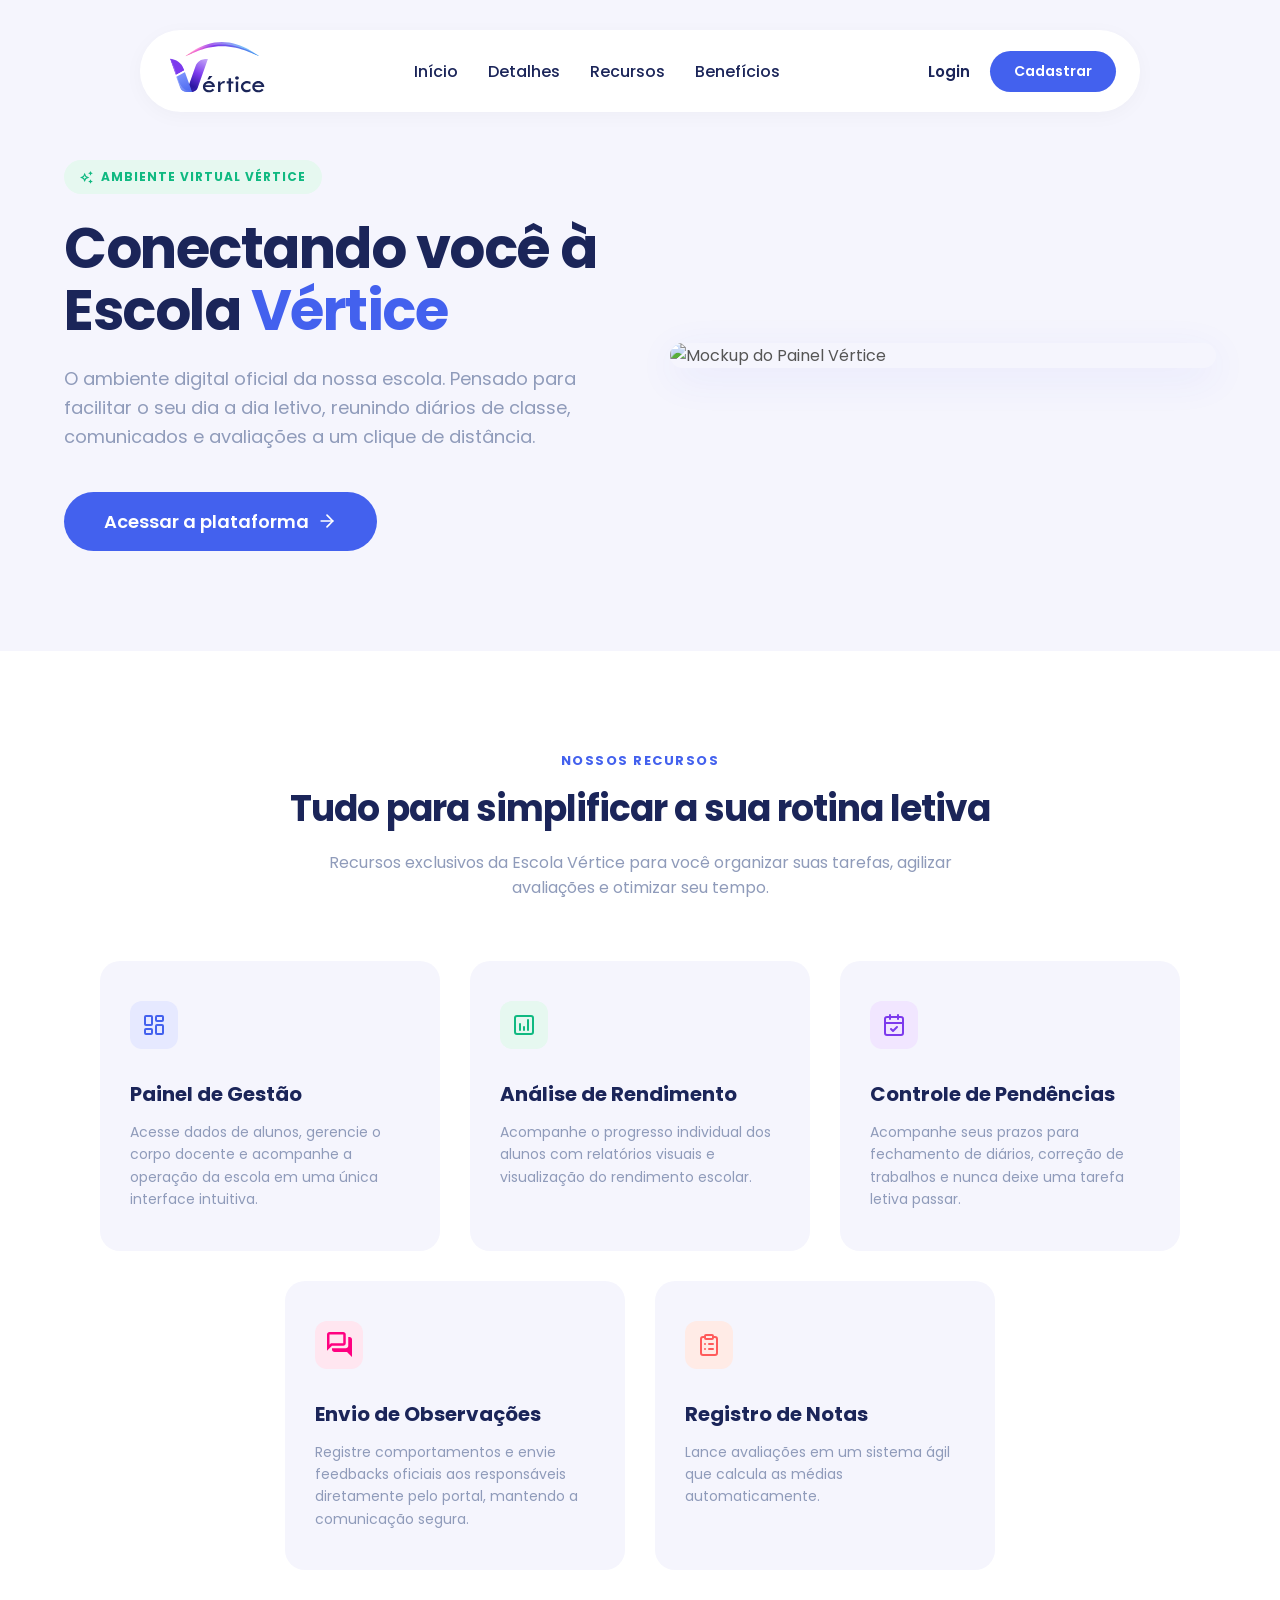
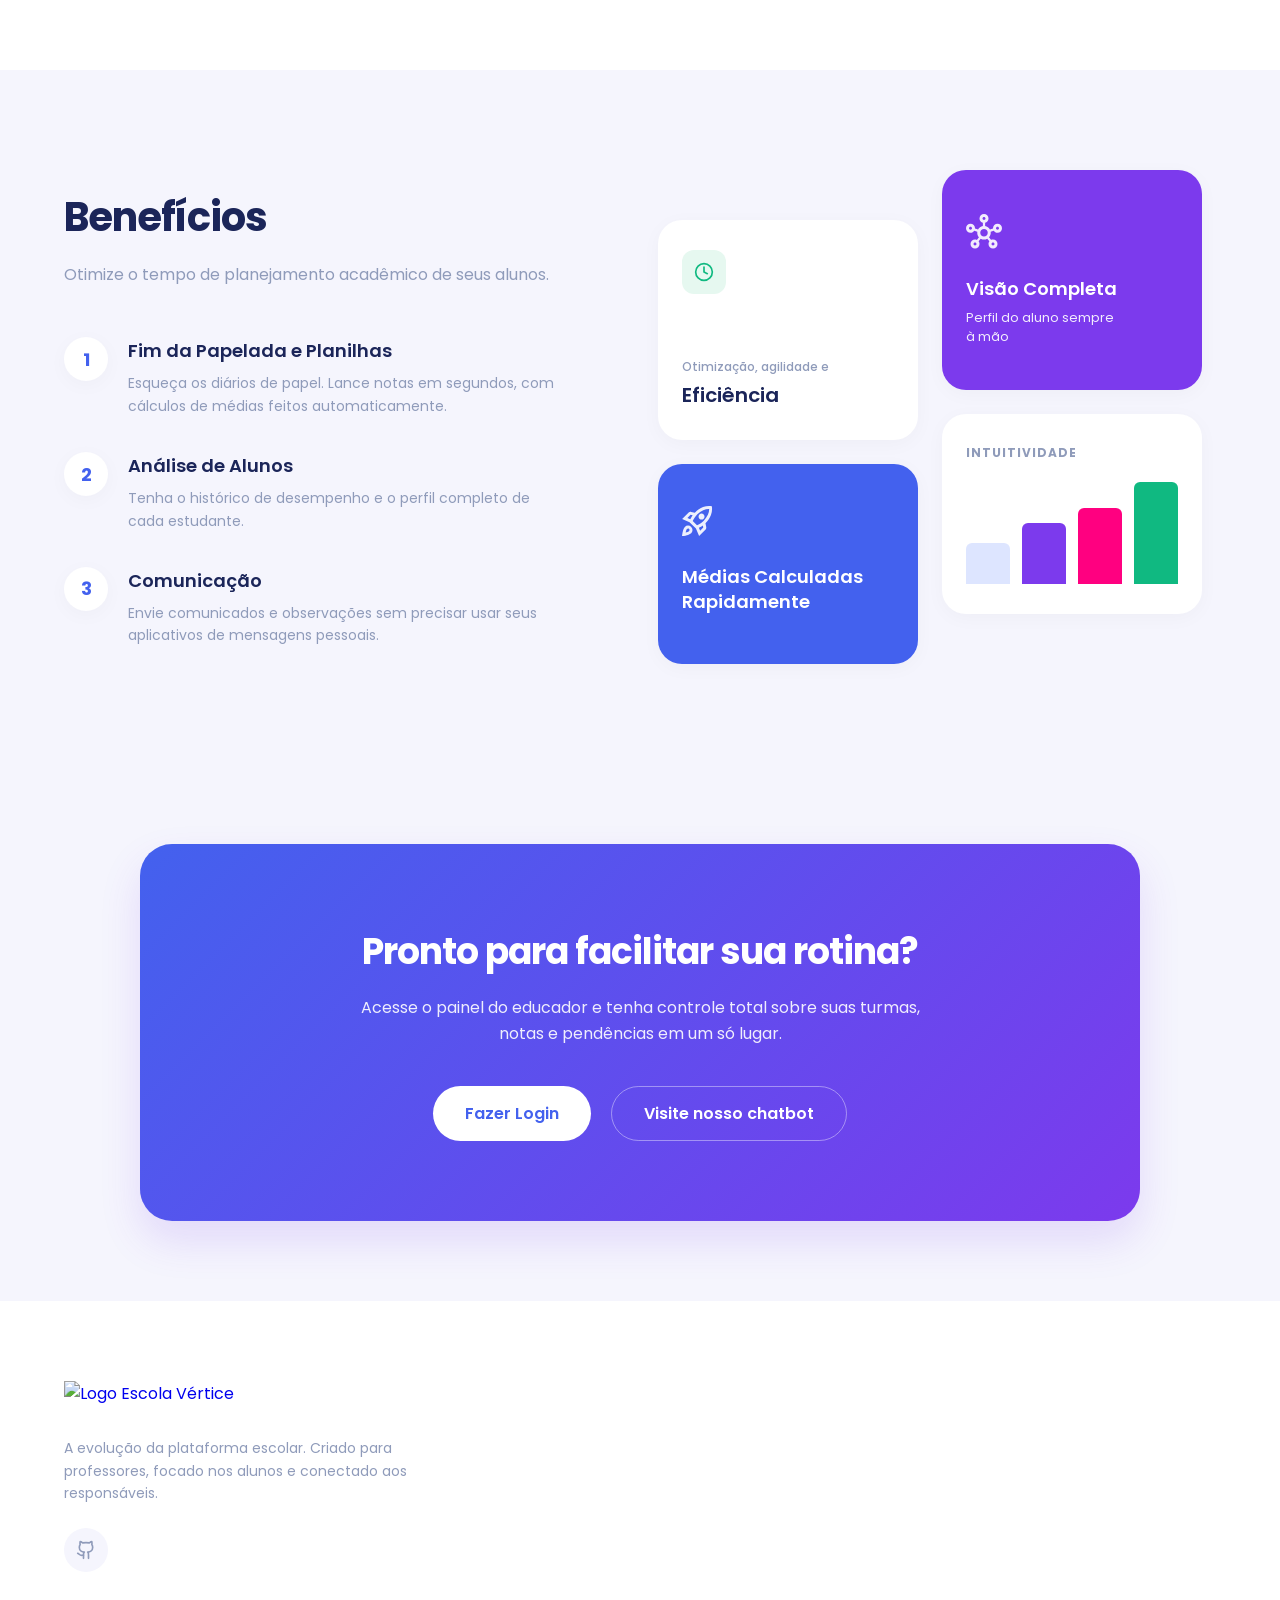
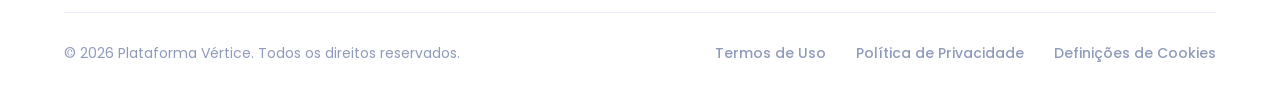
==== commit 65a136be: "links" ====
--- a/src/main/webapp/pages/landing/index.html
+++ b/src/main/webapp/pages/landing/index.html
@@ -4,7 +4,7 @@
     <meta charset="UTF-8">
     <meta name="viewport" content="width=device-width, initial-scale=1.0">
     <title>Portal Escola Vértice</title>
-    <link rel="stylesheet" href="style.css">
+    <link rel="stylesheet" href="../../assets/css/style.css">
     <link rel="shortcut icon" href="/assets/img/Logo%20-%20Vértice.svg" type="image/x-icon">
 </head>
 <body>
@@ -164,10 +164,11 @@
         </div>
 
         <div class="hero-image-wrapper">
-            <img src="/assets/img/site-mockup.svg" alt="Mockup do Painel Vértice" class="dashboard-mockup">
-        </div>
-
-    </div>
+            <img src="/assets/img/site-mockup.png" alt="Mockup do Painel Vértice" class="dashboard-mockup">
+        </div>
+
+    </div>
+
 </main>
 
 <section class="features-section" id="recursos">
@@ -333,7 +334,7 @@
 
         <div class="cta-buttons">
             <a href="/index.jsp" class="btn btn-white">Fazer Login</a>
-            <a href="/pages/chatbot/chatbot.jsp" class="btn btn-outline">Detalhes</a>
+            <a href="../chatbot/chatbot.jsp" class="btn btn-outline">Visite nosso chatbot</a>
         </div>
 
     </div>
--- a/src/main/webapp/assets/css/style.css
+++ b/src/main/webapp/assets/css/style.css
@@ -0,0 +1,809 @@
+
+@import url('https://fonts.googleapis.com/css2?family=Poppins:wght@400;500;600;700&display=swap');
+
+:root {
+
+    --primary-color: #4361ee;
+    --button-hover-color: #3950BE;
+    --nav-active-color: #E7EBFD;
+    --background-color1: #F5F5FD;
+    --background-color2: #EBEFFF;
+    --surface-color: #FFFFFF;
+    --description-color: #555;
+    --border-color: #EBEDF8;
+    --text-color: #1B2559;
+    --muted-text-color: #8F9BBA;
+    --orange-secondary-color: #FF5B5B;
+    --red-secondary-color: #FF0080;
+    --green-secondary-color: #10B981;
+    --purple-secondary-color: #7C3AED;
+    --theme-icon-color: #8F9BBA;
+
+    --shadow-sm: 0 4px 20px rgba(0, 0, 0, 0.03);
+    --shadow-md: 0 10px 40px rgba(64, 82, 246, 0.08);
+}
+
+* {
+    margin: 0;
+    padding: 0;
+    box-sizing: border-box;
+}
+html{
+    scroll-behavior: smooth;
+}
+
+body {
+    background-color: var(--background-color1);
+    font-family: 'Poppins', sans-serif;
+    color: var(--description-color);
+    min-height: 100vh;
+    display: flex;
+    flex-direction: column;
+    overflow-x: hidden;
+}
+
+a {
+    text-decoration: none;
+}
+
+.btn {
+    display: inline-flex;
+    align-items: center;
+    justify-content: center;
+    gap: 8px;
+    border: none;
+    cursor: pointer;
+    font-family: 'Poppins', sans-serif;
+    font-weight: 600;
+    transition: all 0.2s ease;
+    border-radius: 50px;
+}
+
+.btn-primary {
+    background-color: var(--primary-color);
+    color: white;
+    padding: 12px 28px;
+    font-size: 16px;
+}
+
+.btn-primary:hover {
+    background-color: var(--button-hover-color);
+    transform: translateY(-2px);
+}
+
+.btn-secondary {
+    background-color: var(--surface-color);
+    color: var(--text-color);
+    padding: 12px 28px;
+    font-size: 16px;
+    box-shadow: var(--shadow-sm);
+}
+
+.btn-secondary:hover {
+    box-shadow: var(--shadow-md);
+    transform: translateY(-2px);
+}
+
+.btn-large {
+    padding: 16px 40px;
+    font-size: 18px;
+}
+
+.navbar {
+    width: 100%;
+    display: flex;
+    justify-content: center;
+    padding-top: 30px;
+    position: absolute;
+    top: 0;
+    position: fixed;
+    top: 0;
+    left: 0;
+    z-index: 9999;
+    transition: all 0.3s ease
+}
+
+.nav-container {
+    background-color: var(--surface-color);
+    width: 90%;
+    max-width: 1000px;
+    display: flex;
+    justify-content: space-between;
+    align-items: center;
+    padding: 12px 24px;
+    border-radius: 100px;
+    box-shadow: var(--shadow-sm);
+}
+
+.logo img {
+    height: 28px;
+    margin-left: 10px;
+}
+
+.nav-links {
+    display: flex;
+    align-items: center;
+    gap: 30px;
+}
+
+.nav-links a {
+    color: var(--text-color);
+    font-weight: 500;
+    font-size: 16px;
+    transition: color 0.2s;
+}
+
+.nav-links a:hover {
+    color: var(--primary-color);
+}
+
+.nav-actions {
+    display: flex;
+    align-items: center;
+    gap: 20px;
+}
+
+.login-link {
+    color: var(--text-color);
+    font-weight: 600;
+    font-size: 15px;
+    transition: color 0.2s;
+}
+
+.login-link:hover {
+    color: var(--primary-color);
+}
+
+.btn-nav {
+    padding: 10px 24px;
+    font-size: 14px;
+}
+
+
+.hero-section {
+    padding: 160px 5% 100px;
+    display: flex;
+    justify-content: center;
+    align-items: center;
+    background-color: var(--background-color1);
+}
+
+.hero-container {
+    display: flex;
+    max-width: 1200px;
+    width: 100%;
+    align-items: center;
+    gap: 60px;
+}
+
+.hero-content {
+    flex: 1;
+    max-width: 550px;
+}
+
+.badge {
+    display: inline-flex;
+    align-items: center;
+    gap: 8px;
+    background-color: #E6F8F0;
+    color: var(--green-secondary-color);
+    padding: 8px 16px;
+    border-radius: 50px;
+    font-size: 12px;
+    font-weight: 700;
+    letter-spacing: 1px;
+    margin-bottom: 24px;
+}
+
+.hero-title {
+    color: var(--text-color);
+    font-size: 3.5rem;
+    font-weight: 700;
+    line-height: 1.1;
+    letter-spacing: -1.5px;
+    margin-bottom: 24px;
+}
+
+.text-highlight {
+    color: var(--primary-color);
+}
+
+.hero-subtitle {
+    font-size: 1.125rem;
+    line-height: 1.6;
+    margin-bottom: 40px;
+    color: var(--muted-text-color);
+}
+
+.hero-buttons {
+    display: flex;
+    gap: 20px;
+    align-items: center;
+}
+
+.hero-image-wrapper {
+    flex: 1;
+    display: flex;
+    justify-content: center;
+}
+
+.dashboard-mockup {
+    width: 100%;
+    max-width: 600px;
+    height: auto;
+    border-radius: 24px;
+    box-shadow: var(--shadow-md);
+}
+
+.features-section {
+    padding: 100px 5%;
+    background-color: var(--surface-color);
+    display: flex;
+    justify-content: center;
+}
+
+.features-container {
+    max-width: 1100px;
+    width: 100%;
+    display: flex;
+    flex-direction: column;
+    align-items: center;
+}
+
+.features-header {
+    text-align: center;
+    margin-bottom: 60px;
+    max-width: 700px;
+}
+
+.section-eyebrow {
+    color: var(--primary-color);
+    font-size: 13px;
+    font-weight: 700;
+    letter-spacing: 1.5px;
+    text-transform: uppercase;
+    display: block;
+    margin-bottom: 16px;
+}
+
+.section-title {
+    color: var(--text-color);
+    font-size: 36px;
+    font-weight: 700;
+    line-height: 1.2;
+    letter-spacing: -1px;
+    margin-bottom: 20px;
+}
+
+.section-subtitle {
+    color: var(--muted-text-color);
+    font-size: 16px;
+    line-height: 1.6;
+}
+
+.features-grid {
+    display: flex;
+    flex-wrap: wrap;
+    justify-content: center;
+    gap: 30px;
+    width: 100%;
+}
+
+.feature-card {
+    background-color: var(--background-color1);
+    border-radius: 20px;
+    padding: 40px 30px;
+    width: calc(33.333% - 20px);
+    min-width: 300px;
+    max-width: 340px;
+    transition: transform 0.3s ease, box-shadow 0.3s ease;
+    text-align: left;
+}
+
+.feature-card:hover {
+    transform: translateY(-5px);
+    box-shadow: var(--shadow-md);
+}
+
+.feature-card-title {
+    color: var(--text-color);
+    font-size: 20px;
+    font-weight: 700;
+    margin-bottom: 12px;
+}
+
+.feature-card-desc {
+    color: var(--muted-text-color);
+    font-size: 14px;
+    line-height: 1.6;
+}
+
+.icon-wrapper {
+    width: 48px;
+    height: 48px;
+    border-radius: 12px;
+    display: flex;
+    align-items: center;
+    justify-content: center;
+    margin-bottom: 30px;
+}
+
+.icon-blue {
+    background-color: #E6E9FF;
+    color: var(--primary-color);
+
+}
+.icon-green {
+    background-color: #E6F8F0;
+    color: var(--green-secondary-color);
+}
+.icon-purple {
+    background-color: #F1E6FF;
+    color: var(--purple-secondary-color);
+}
+.icon-pink {
+    background-color: #FFE6F0;
+    color: var(--red-secondary-color);
+}
+.icon-orange {
+    background-color: #FFEBE6;
+    color: var(--orange-secondary-color);
+}
+
+.benefits-section {
+    padding: 100px 5%;
+    background-color: var(--background-color1);
+    display: flex;
+    justify-content: center;
+}
+
+.benefits-container {
+    display: flex;
+    max-width: 1200px;
+    width: 100%;
+    gap: 80px;
+    align-items: center;
+}
+
+.benefits-content {
+    flex: 1;
+    max-width: 500px;
+}
+
+.benefits-title {
+    color: var(--text-color);
+    font-size: 40px;
+    font-weight: 700;
+    letter-spacing: -1px;
+    margin-bottom: 15px;
+}
+
+.benefits-subtitle {
+    font-size: 16px;
+    color: var(--muted-text-color);
+    margin-bottom: 50px;
+}
+
+.benefits-list {
+    display: flex;
+    flex-direction: column;
+    gap: 35px;
+}
+
+.benefit-item {
+    display: flex;
+    gap: 20px;
+    align-items: flex-start;
+}
+
+.benefit-number {
+    width: 44px;
+    height: 44px;
+    min-width: 44px;
+    background-color: var(--surface-color);
+    color: var(--primary-color);
+    font-size: 18px;
+    font-weight: 700;
+    display: flex;
+    align-items: center;
+    justify-content: center;
+    border-radius: 50%;
+    box-shadow: var(--shadow-sm);
+}
+
+.benefit-info h4 {
+    color: var(--text-color);
+    font-size: 18px;
+    font-weight: 600;
+    margin-bottom: 8px;
+}
+
+.benefit-info p {
+    color: var(--muted-text-color);
+    font-size: 14px;
+    line-height: 1.6;
+}
+
+.benefits-visuals {
+    flex: 1;
+    display: flex;
+    gap: 24px;
+    justify-content: center;
+}
+
+.card-column {
+    display: flex;
+    flex-direction: column;
+    gap: 24px;
+    width: 260px;
+}
+
+.card-left { margin-top: 50px; }
+
+.card-card {
+    border-radius: 24px;
+    padding: 30px 24px;
+    box-shadow: var(--shadow-sm);
+    display: flex;
+    flex-direction: column;
+    transition: transform 0.3s ease;
+}
+
+.card-card:hover { transform: translateY(-5px); }
+
+.card-white { background-color: var(--surface-color); }
+
+.card-blue {
+    background-color: var(--primary-color);
+    color: var(--surface-color);
+    height: 200px;
+    justify-content: center;
+}
+.card-purple {
+    background-color: var(--purple-secondary-color);
+    color: var(--surface-color);
+    height: 220px;
+    justify-content: center;
+}
+
+.card-efficiency {
+    height: 220px;
+    justify-content: space-between;
+}
+
+.card-chart { height: 200px; }
+
+.card-label {
+    font-size: 12px;
+    font-weight: 500;
+    color: var(--muted-text-color);
+    margin-bottom: 4px;
+    display: block;
+}
+.card-label-top {
+    font-size: 12px;
+    font-weight: 700;
+    color: var(--muted-text-color);
+    letter-spacing: 1px;
+    text-transform: uppercase;
+    margin-bottom: auto;
+}
+
+.card-white .card-value {
+    color: var(--text-color);
+    font-size: 20px;
+    font-weight: 600;
+}
+.card-blue .card-value, .card-purple .card-value {
+    font-size: 18px;
+    font-weight: 600;
+    margin-bottom: 8px;
+    line-height: 1.4;
+}
+
+.card-purple .card-desc {
+    font-size: 13px;
+    opacity: 0.9;
+    line-height: 1.4;
+}
+
+.icon-box {
+    width: 44px;
+    height: 44px;
+    border-radius: 12px;
+    display: flex;
+    align-items: center;
+    justify-content: center;
+}
+
+.icon-green-light {
+    background-color: #E6F8F0;
+    color: var(--green-secondary-color);
+}
+.icon-box-transparent {
+    margin-bottom: 20px;
+    opacity: 0.9;
+}
+
+.chart-bars {
+    display: flex;
+    align-items: flex-end;
+    gap: 12px;
+    height: 110px;
+    margin-top: 20px;
+}
+.bar {
+    flex: 1;
+    border-radius: 6px 6px 0 0;
+}
+
+.bar-1 {
+    height: 40%;
+    background-color: #DDE5FF;
+}
+.bar-2 {
+    height: 60%;
+    background-color: var(--purple-secondary-color);
+}
+.bar-3 {
+    height: 75%;
+    background-color: var(--red-secondary-color);
+}
+.bar-4 {
+    height: 100%;
+    background-color: var(--green-secondary-color);
+}
+
+.cta-section {
+    padding: 80px 5%;
+    background-color: var(--background-color1);
+    display: flex;
+    justify-content: center;
+}
+
+.cta-container {
+    max-width: 1000px;
+    width: 100%;
+    background: linear-gradient(135deg, var(--primary-color) 0%, var(--purple-secondary-color) 100%);
+    border-radius: 32px;
+    padding: 80px 40px;
+    text-align: center;
+    color: #FFFFFF;
+    position: relative;
+    overflow: hidden;
+    z-index: 2;
+    box-shadow: 0 20px 40px rgba(124, 58, 237, 0.15);
+}
+.cta-container::before{
+    content: "";
+    position: absolute;
+    inset: 0;
+    background: url("assets/fundo-detalhes.svg") no-repeat center;
+    background-size: cover;
+    pointer-events: none;
+    z-index: 0;
+}
+.cta-title {
+    font-size: 36px;
+    font-weight: 700;
+    margin-bottom: 16px;
+    letter-spacing: -1px;
+}
+
+.cta-subtitle {
+    font-size: 16px;
+    line-height: 1.6;
+    max-width: 600px;
+    margin: 0 auto 40px auto;
+    opacity: 0.9;
+}
+
+.cta-buttons {
+    display: flex;
+    justify-content: center;
+    gap: 20px;
+}
+
+.cta-title,.cta-subtitle,.cta-buttons {
+    position: relative;
+    z-index: 2;
+}
+.btn-white {
+    background-color: var(--surface-color);
+    color: var(--primary-color);
+    padding: 14px 32px;
+    border-radius: 50px;
+    font-weight: 600;
+    transition: transform 0.2s, box-shadow 0.2s;
+}
+
+.btn-white:hover {
+    transform: translateY(-2px);
+    box-shadow: 0 8px 20px rgba(0, 0, 0, 0.1);
+}
+
+.btn-outline {
+    background-color: transparent;
+    color: #FFFFFF;
+    padding: 14px 32px;
+    border-radius: 50px;
+    border: 1px solid rgba(255, 255, 255, 0.4);
+    font-weight: 600;
+    transition: background-color 0.2s, border-color 0.2s;
+}
+
+.btn-outline:hover {
+    background-color: rgba(255, 255, 255, 0.1);
+    border-color: #FFFFFF;
+}
+
+.footer-section {
+    background-color: var(--surface-color);
+    padding: 80px 5% 40px;
+    display: flex;
+    justify-content: center;
+}
+
+.footer-container {
+    max-width: 1200px;
+    width: 100%;
+    display: flex;
+    flex-direction: column;
+}
+
+.footer-top {
+    max-width: 400px;
+    margin-bottom: 40px;
+}
+
+.footer-logo img {
+    height: 32px;
+    margin-bottom: 24px;
+    display: block;
+}
+
+.footer-description {
+    color: var(--muted-text-color);
+    font-size: 14px;
+    line-height: 1.6;
+    margin-bottom: 24px;
+}
+
+.footer-socials {
+    display: flex;
+    gap: 16px;
+}
+
+.social-icon {
+    width: 44px;
+    height: 44px;
+    border-radius: 50%;
+    background-color: var(--background-color1);
+    color: var(--muted-text-color);
+    display: flex;
+    align-items: center;
+    justify-content: center;
+    transition: all 0.3s ease;
+}
+
+.social-icon:hover {
+    background-color: var(--primary-color);
+    color: #FFFFFF;
+    transform: translateY(-3px);
+}
+
+.footer-divider {
+    width: 100%;
+    height: 1px;
+    background-color: var(--border-color);
+    margin-bottom: 30px;
+}
+
+.footer-bottom {
+    display: flex;
+    justify-content: space-between;
+    align-items: center;
+    flex-wrap: wrap;
+    gap: 20px;
+}
+
+.copyright {
+    color: var(--muted-text-color);
+    font-size: 14px;
+}
+
+.footer-links {
+    display: flex;
+    gap: 30px;
+    flex-wrap: wrap;
+}
+
+.footer-links a {
+    color: var(--muted-text-color);
+    font-size: 14px;
+    font-weight: 500;
+    transition: color 0.2s;
+}
+
+.footer-links a:hover {
+    color: var(--primary-color);
+}
+
+@media (max-width: 968px) {
+
+    .nav-links { display: none; }
+
+    .hero-container {
+        flex-direction: column;
+        text-align: center;
+        gap: 40px;
+    }
+
+    .hero-buttons { justify-content: center; }
+
+    .hero-title { font-size: 2.8rem; }
+
+    .benefits-container {
+        flex-direction: column;
+        gap: 60px;
+    }
+    .benefits-content {
+        max-width: 100%;
+        text-align: center;
+    }
+    .benefit-item { text-align: left; }
+}
+
+@media (max-width: 650px) {
+
+    .feature-card { width: 100%; }
+    .section-title { font-size: 28px; }
+
+
+    .benefits-visuals {
+        flex-direction: column;
+        align-items: center;
+        width: 100%;
+    }
+
+    .card-column {
+        width: 100%;
+        max-width: 320px;
+    }
+    .card-left { margin-top: 0; }
+
+    .cta-container {
+        padding: 60px 24px;
+        border-radius: 24px;
+    }
+    .cta-title { font-size: 28px; }
+
+    .cta-buttons {
+        flex-direction: column;
+        gap: 16px;
+    }
+
+    .btn-white, .btn-outline {
+        width: 100%;
+        display: flex;
+        justify-content: center;
+    }
+
+    .footer-bottom {
+        flex-direction: column;
+        text-align: center;
+        justify-content: center;
+    }
+    .footer-links {
+        justify-content: center;
+        gap: 20px;
+    }
+
+    .footer-top {
+        max-width: 100%;
+        text-align: center;
+        display: flex;
+        flex-direction: column;
+        align-items: center;
+    }
+}
